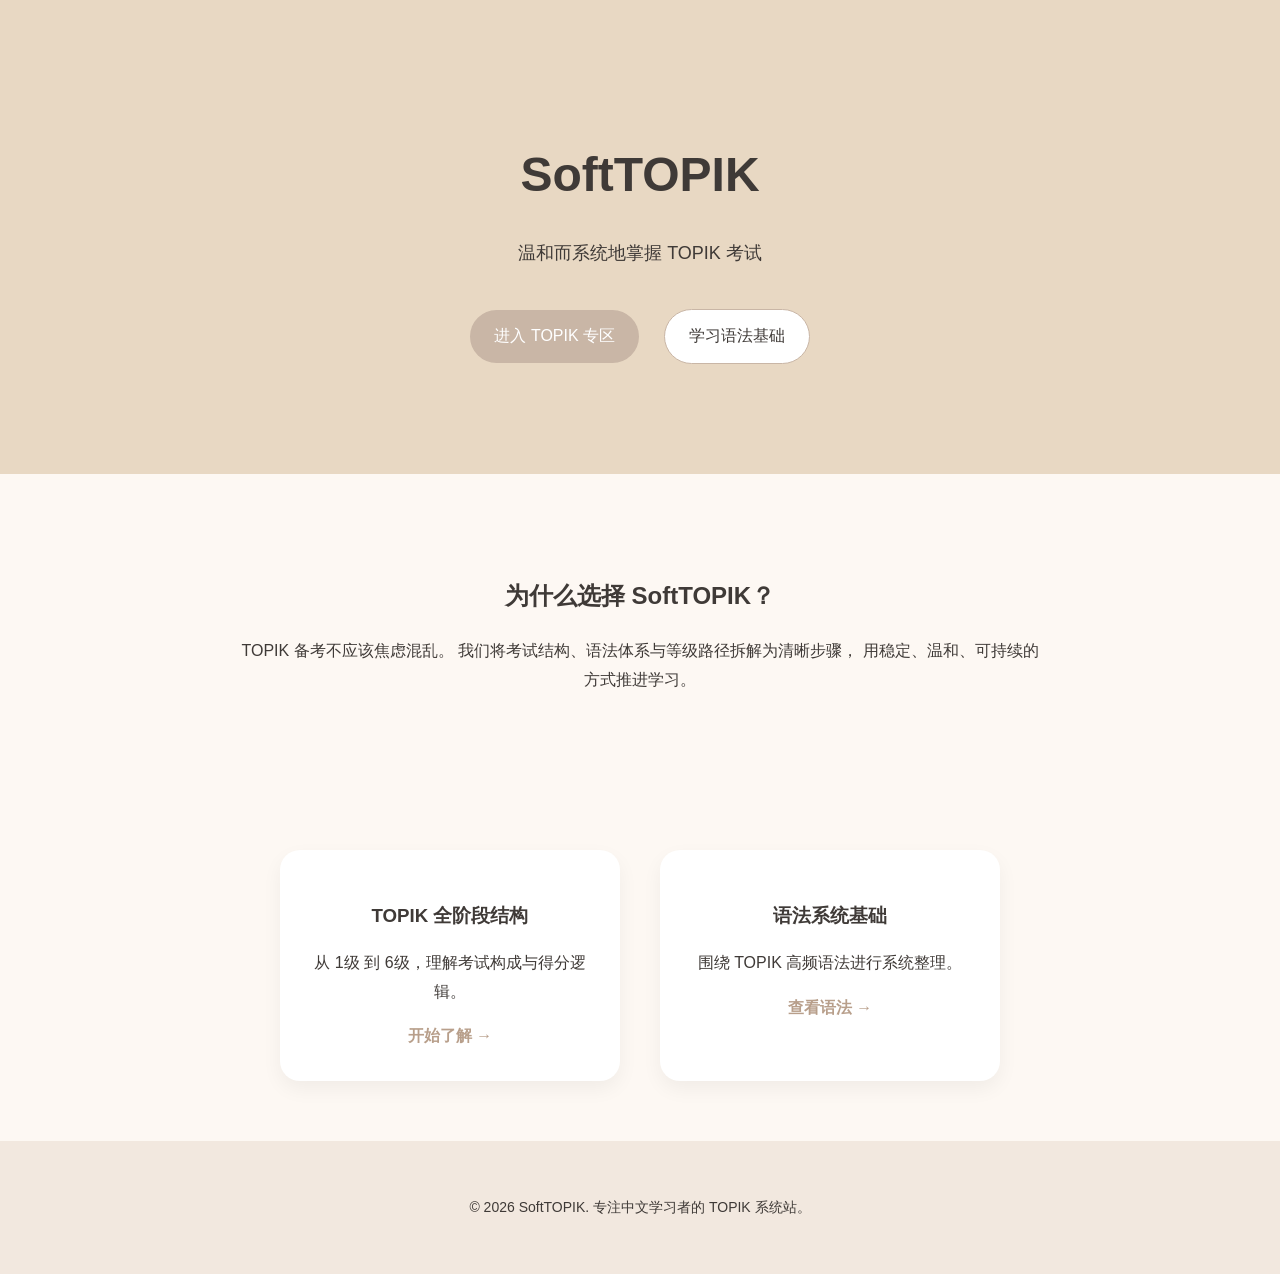
==== index.html @ 28ca0435 "Add Chinese homepage" ====
<!DOCTYPE html>
<html lang="zh">
<head>
    <meta charset="UTF-8">
    <title>SoftTOPIK | TOPIK考试系统学习站</title>
    <meta name="description" content="SoftTOPIK 是一个面向中文学习者的 TOPIK 系统学习网站，包含考试结构解析与语法基础讲解。">
    <meta name="viewport" content="width=device-width, initial-scale=1.0">
    <link rel="stylesheet" href="style.css">
</head>

<body>

<header class="hero">
    <h1>SoftTOPIK</h1>
    <p class="subtitle">温和而系统地掌握 TOPIK 考试</p>
    <div class="buttons">
        <a href="topik.html" class="btn">进入 TOPIK 专区</a>
        <a href="grammar.html" class="btn secondary">学习语法基础</a>
    </div>
</header>

<section class="why">
    <h2>为什么选择 SoftTOPIK？</h2>
    <p>
        TOPIK 备考不应该焦虑混乱。  
        我们将考试结构、语法体系与等级路径拆解为清晰步骤，  
        用稳定、温和、可持续的方式推进学习。
    </p>
</section>

<section class="modules">
    <div class="card">
        <h3>TOPIK 全阶段结构</h3>
        <p>从 1级 到 6级，理解考试构成与得分逻辑。</p>
        <a href="topik.html">开始了解 →</a>
    </div>

    <div class="card">
        <h3>语法系统基础</h3>
        <p>围绕 TOPIK 高频语法进行系统整理。</p>
        <a href="grammar.html">查看语法 →</a>
    </div>
</section>

<footer>
    <p>© 2026 SoftTOPIK. 专注中文学习者的 TOPIK 系统站。</p>
</footer>

</body>
</html>
---- style.css ----
body {
    margin: 0;
    font-family: "Segoe UI", sans-serif;
    background-color: #fdf8f3;
    color: #3f3a37;
    line-height: 1.8;
}

.hero {
    text-align: center;
    padding: 100px 20px;
    background-color: #e8d8c3;
}

.hero h1 {
    font-size: 48px;
    margin-bottom: 10px;
}

.subtitle {
    font-size: 18px;
    margin-bottom: 30px;
}

.buttons {
    margin-top: 20px;
}

.btn {
    display: inline-block;
    padding: 12px 24px;
    background-color: #c9b6a6;
    color: white;
    text-decoration: none;
    border-radius: 30px;
    margin: 10px;
    transition: 0.3s ease;
}

.btn:hover {
    background-color: #b89f8b;
}

.secondary {
    background-color: white;
    color: #3f3a37;
    border: 1px solid #c9b6a6;
}

.secondary:hover {
    background-color: #f2e8df;
}

.why {
    text-align: center;
    padding: 80px 20px;
    max-width: 800px;
    margin: auto;
}

.modules {
    display: flex;
    justify-content: center;
    gap: 40px;
    padding: 60px 20px;
    flex-wrap: wrap;
}

.card {
    background-color: white;
    padding: 30px;
    border-radius: 20px;
    width: 280px;
    box-shadow: 0 8px 20px rgba(0,0,0,0.05);
    text-align: center;
}

.card h3 {
    margin-bottom: 15px;
}

.card a {
    text-decoration: none;
    color: #b89f8b;
    font-weight: bold;
}

footer {
    text-align: center;
    padding: 40px;
    background-color: #f2e8df;
    font-size: 14px;
}
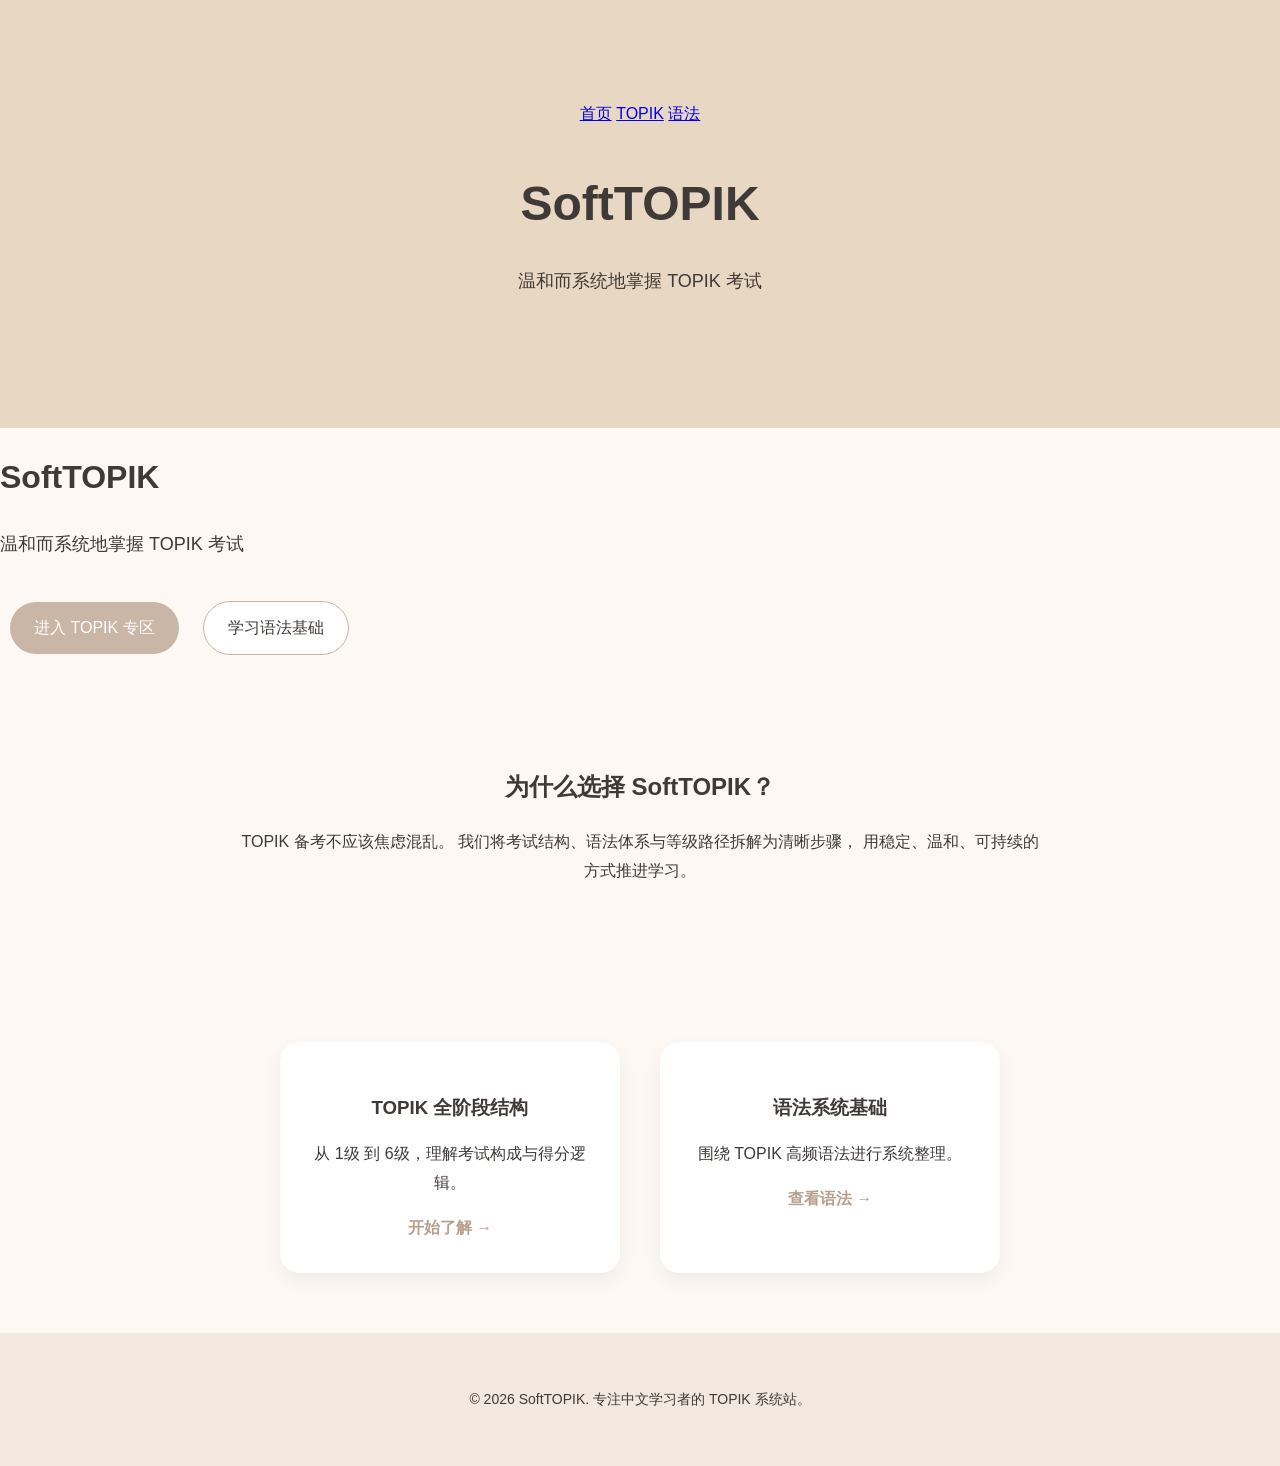
==== commit f6216d04: "Update index.html" ====
--- a/index.html
+++ b/index.html
@@ -11,6 +11,14 @@
 <body>
 
 <header class="hero">
+    <nav class="top-nav">
+        <a href="index.html">首页</a>
+        <a href="topik.html">TOPIK</a>
+        <a href="grammar.html">语法</a>
+    </nav>
+    <h1>SoftTOPIK</h1>
+    <p class="subtitle">温和而系统地掌握 TOPIK 考试</p>
+</header>
     <h1>SoftTOPIK</h1>
     <p class="subtitle">温和而系统地掌握 TOPIK 考试</p>
     <div class="buttons">
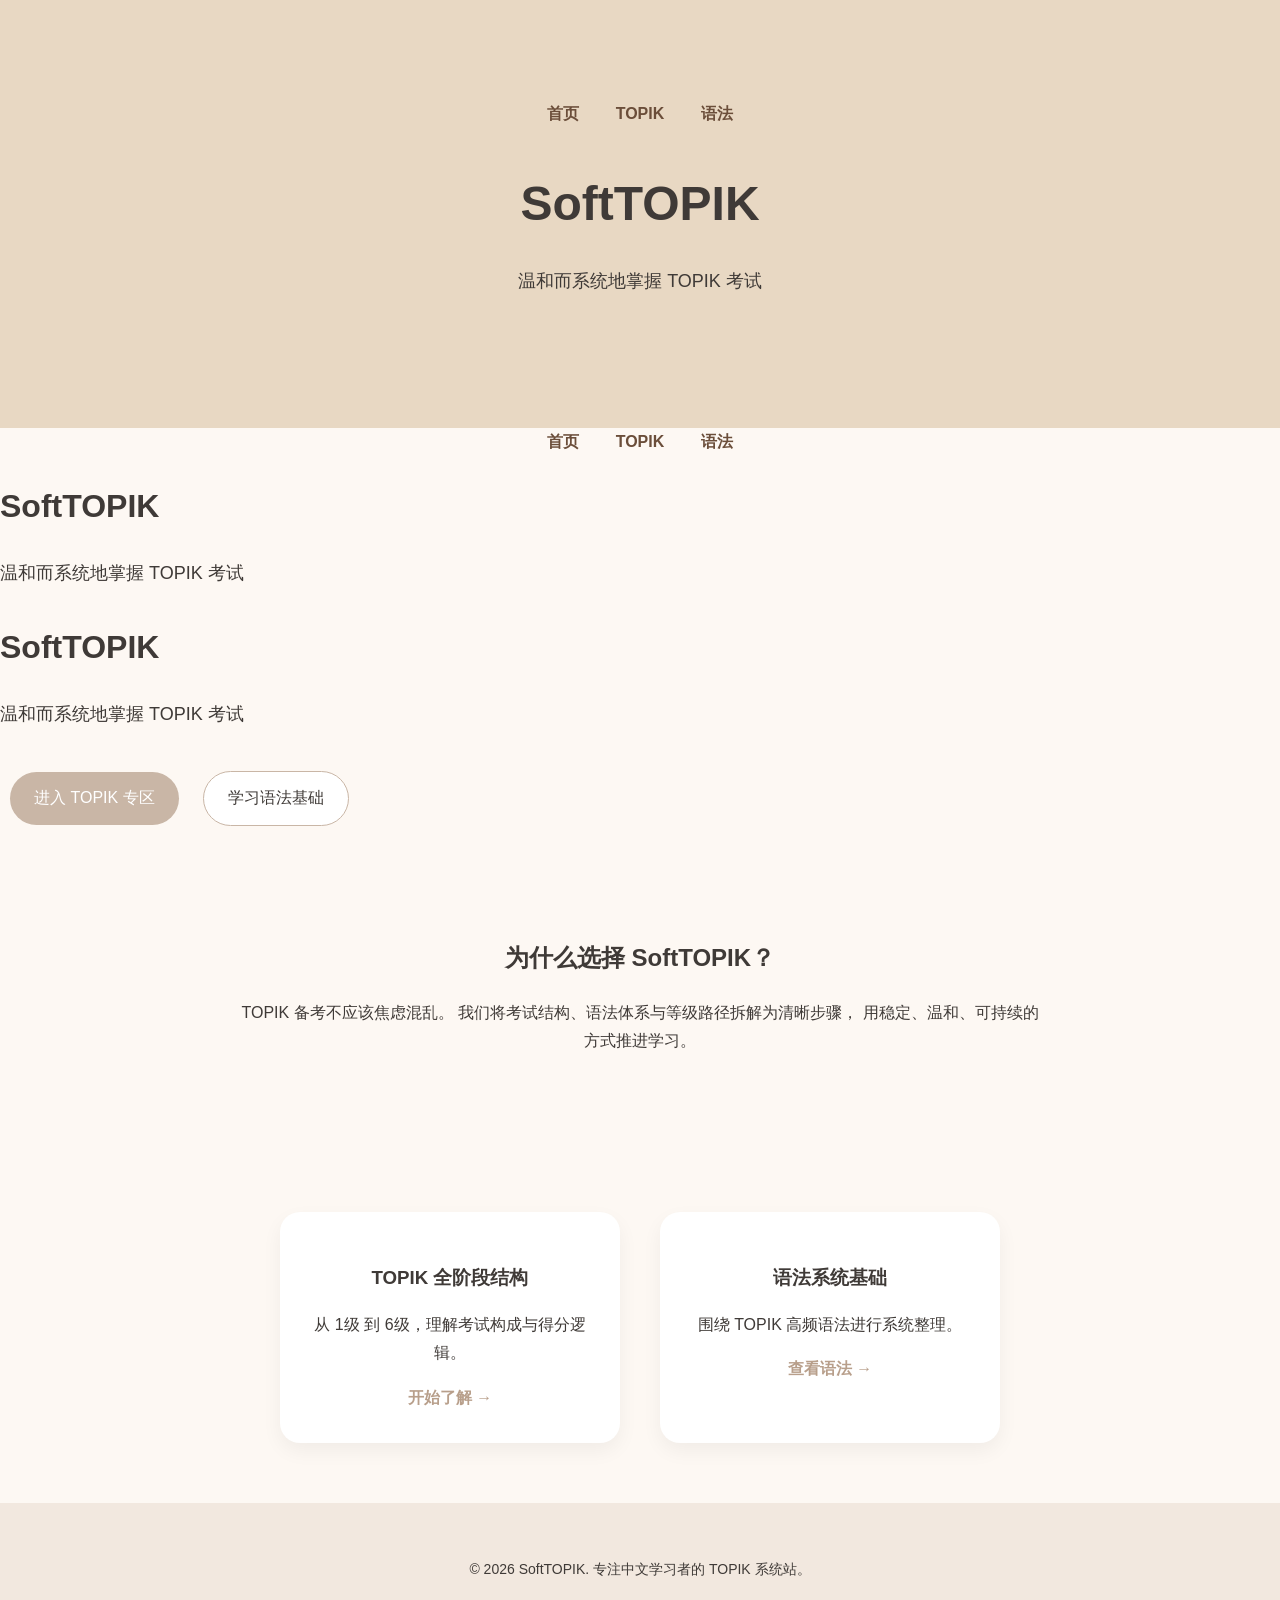
==== commit a9b5f957: "Update index.html" ====
--- a/index.html
+++ b/index.html
@@ -11,6 +11,15 @@
 <body>
 
 <header class="hero">
+    <nav class="top-nav">
+        <a href="index.html">首页</a>
+        <a href="topik.html">TOPIK</a>
+        <a href="grammar.html">语法</a>
+    </nav>
+
+    <h1>SoftTOPIK</h1>
+    <p class="subtitle">温和而系统地掌握 TOPIK 考试</p>
+</header>
     <nav class="top-nav">
         <a href="index.html">首页</a>
         <a href="topik.html">TOPIK</a>
--- a/style.css
+++ b/style.css
@@ -91,3 +91,17 @@
     background-color: #f2e8df;
     font-size: 14px;
 }
+
+.top-nav {
+    margin-bottom: 1rem;
+    text-align: center;
+}
+.top-nav a {
+    margin: 0 1rem;
+    text-decoration: none;
+    color: #6b4e3a; /* 温柔奶油色系深色 */
+    font-weight: bold;
+}
+.top-nav a:hover {
+    text-decoration: underline;
+}
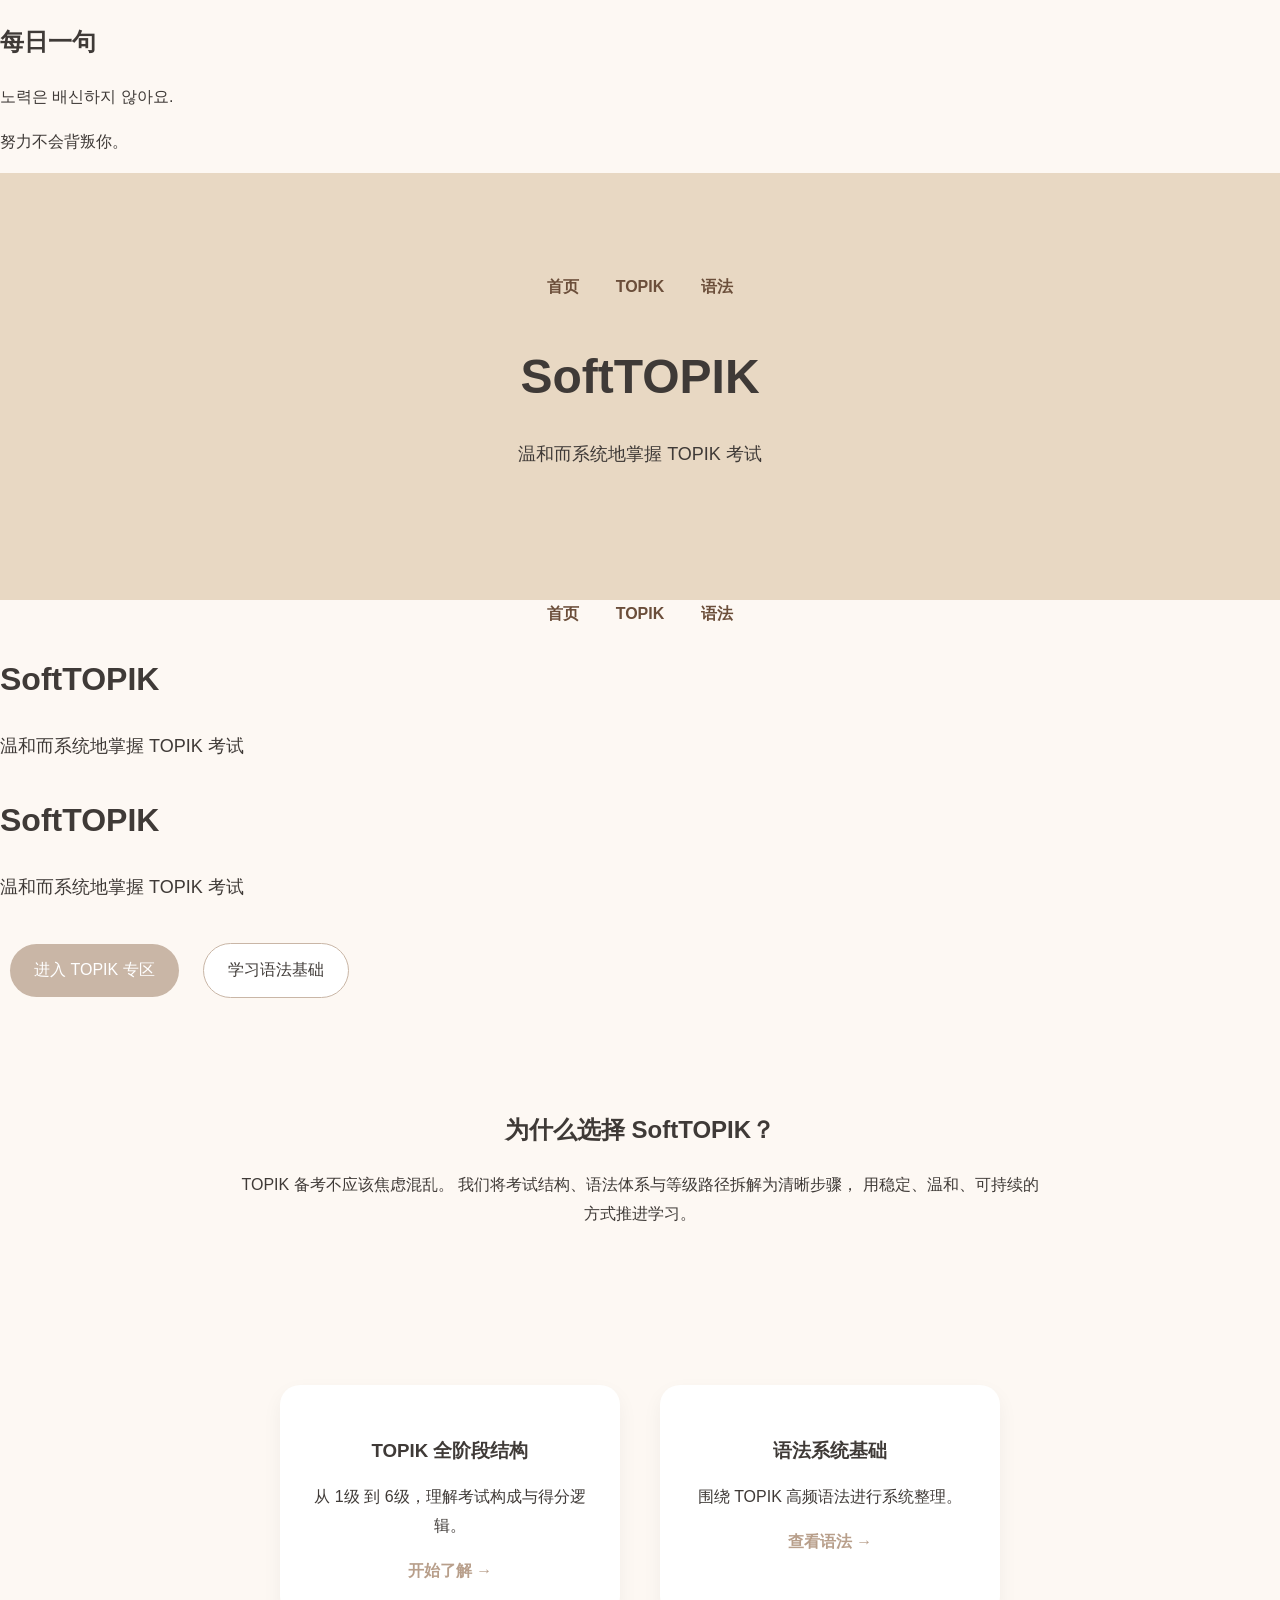
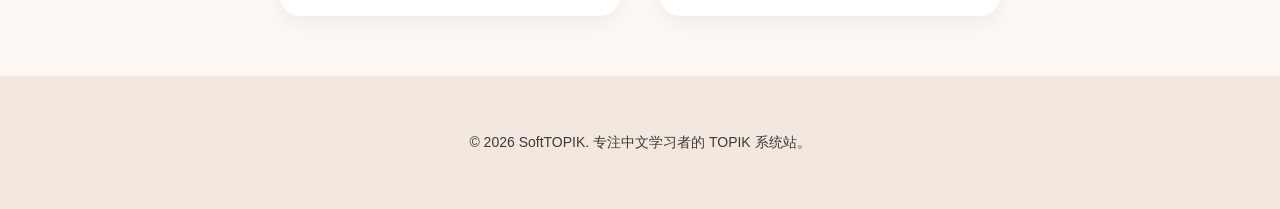
==== commit d89bf180: "首页新增 每日一句 随机功能" ====
--- a/index.html
+++ b/index.html
@@ -8,6 +8,12 @@
     <link rel="stylesheet" href="style.css">
 </head>
 
+    <section>
+    <h2>每日一句</h2>
+    <p id="korean-sentence"></p>
+    <p id="chinese-translation"></p>
+</section>
+    
 <body>
 
 <header class="hero">
@@ -63,5 +69,19 @@
     <p>© 2026 SoftTOPIK. 专注中文学习者的 TOPIK 系统站。</p>
 </footer>
 
+    <script>
+const sentences = [
+    { ko: "오늘은 날씨가 좋아요.", zh: "今天天气很好。" },
+    { ko: "저는 한국어를 공부해요.", zh: "我在学习韩语。" },
+    { ko: "천천히 가도 괜찮아요.", zh: "慢慢来也没关系。" },
+    { ko: "포기하지 마세요.", zh: "不要放弃。" },
+    { ko: "노력은 배신하지 않아요.", zh: "努力不会背叛你。" }
+];
+
+const randomIndex = Math.floor(Math.random() * sentences.length);
+document.getElementById("korean-sentence").innerText = sentences[randomIndex].ko;
+document.getElementById("chinese-translation").innerText = sentences[randomIndex].zh;
+</script>
+    
 </body>
 </html>
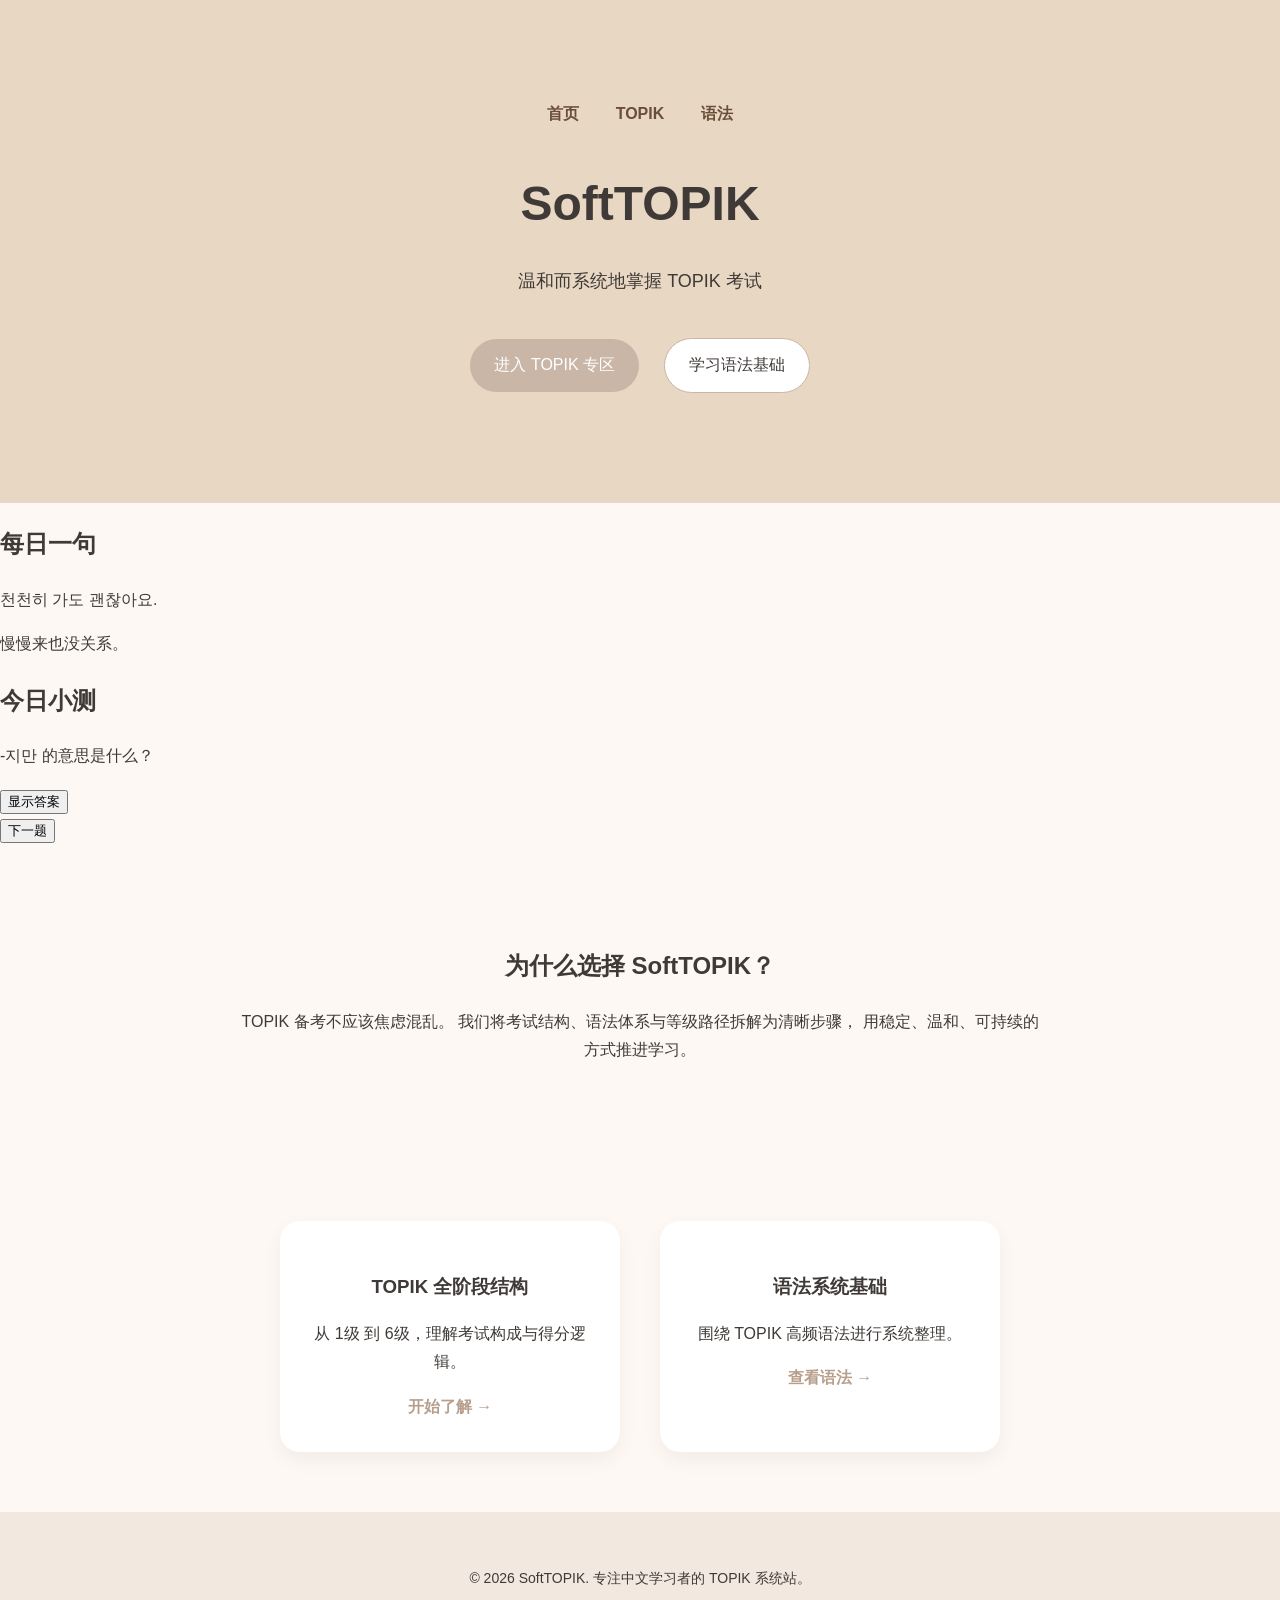
==== commit ccaf2adc: "首页新增 小测互动功能" ====
--- a/index.html
+++ b/index.html
@@ -8,12 +8,6 @@
     <link rel="stylesheet" href="style.css">
 </head>
 
-    <section>
-    <h2>每日一句</h2>
-    <p id="korean-sentence"></p>
-    <p id="chinese-translation"></p>
-</section>
-    
 <body>
 
 <header class="hero">
@@ -25,22 +19,29 @@
 
     <h1>SoftTOPIK</h1>
     <p class="subtitle">温和而系统地掌握 TOPIK 考试</p>
-</header>
-    <nav class="top-nav">
-        <a href="index.html">首页</a>
-        <a href="topik.html">TOPIK</a>
-        <a href="grammar.html">语法</a>
-    </nav>
-    <h1>SoftTOPIK</h1>
-    <p class="subtitle">温和而系统地掌握 TOPIK 考试</p>
-</header>
-    <h1>SoftTOPIK</h1>
-    <p class="subtitle">温和而系统地掌握 TOPIK 考试</p>
+
     <div class="buttons">
         <a href="topik.html" class="btn">进入 TOPIK 专区</a>
         <a href="grammar.html" class="btn secondary">学习语法基础</a>
     </div>
 </header>
+
+<!-- 每日一句 -->
+<section>
+    <h2>每日一句</h2>
+    <p id="korean-sentence"></p>
+    <p id="chinese-translation"></p>
+</section>
+
+<!-- 今日小测 -->
+<section>
+    <h2>今日小测</h2>
+    <p id="quiz-question"></p>
+    <button onclick="showAnswer()">显示答案</button>
+    <p id="quiz-answer" style="display:none;"></p>
+    <br>
+    <button onclick="nextQuiz()">下一题</button>
+</section>
 
 <section class="why">
     <h2>为什么选择 SoftTOPIK？</h2>
@@ -69,7 +70,8 @@
     <p>© 2026 SoftTOPIK. 专注中文学习者的 TOPIK 系统站。</p>
 </footer>
 
-    <script>
+<script>
+// ===== 每日一句 =====
 const sentences = [
     { ko: "오늘은 날씨가 좋아요.", zh: "今天天气很好。" },
     { ko: "저는 한국어를 공부해요.", zh: "我在学习韩语。" },
@@ -81,7 +83,35 @@
 const randomIndex = Math.floor(Math.random() * sentences.length);
 document.getElementById("korean-sentence").innerText = sentences[randomIndex].ko;
 document.getElementById("chinese-translation").innerText = sentences[randomIndex].zh;
+
+
+// ===== 今日小测 =====
+const quizzes = [
+    { q: "-지만 的意思是什么？", a: "表示“虽然...但是...”" },
+    { q: "-기 때문에 表示什么？", a: "表示“因为...”" },
+    { q: "-려고 하다 的意思？", a: "表示“打算做某事”" },
+    { q: "-더라도 表示什么？", a: "表示“即使...”" }
+];
+
+let currentQuiz = 0;
+
+function loadQuiz() {
+    document.getElementById("quiz-question").innerText = quizzes[currentQuiz].q;
+    document.getElementById("quiz-answer").innerText = quizzes[currentQuiz].a;
+    document.getElementById("quiz-answer").style.display = "none";
+}
+
+function showAnswer() {
+    document.getElementById("quiz-answer").style.display = "block";
+}
+
+function nextQuiz() {
+    currentQuiz = (currentQuiz + 1) % quizzes.length;
+    loadQuiz();
+}
+
+loadQuiz();
 </script>
-    
+
 </body>
 </html>
